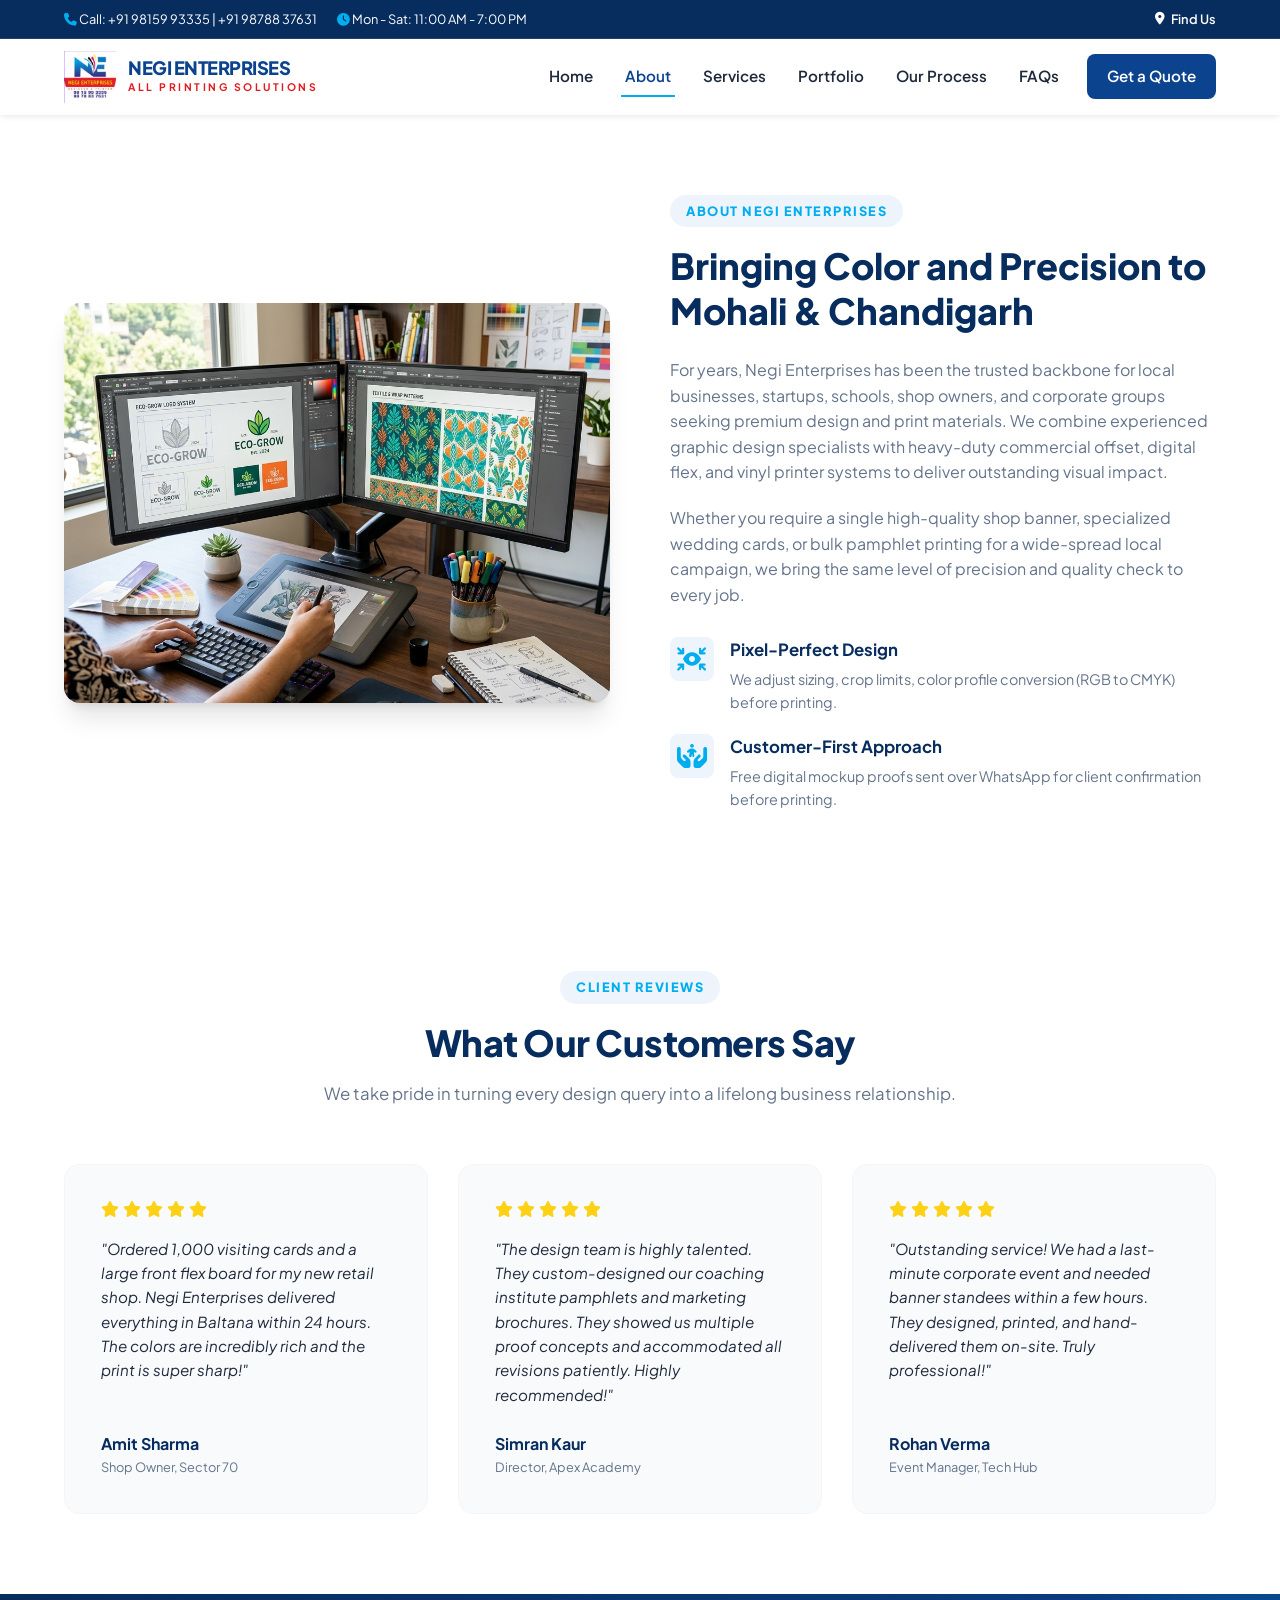
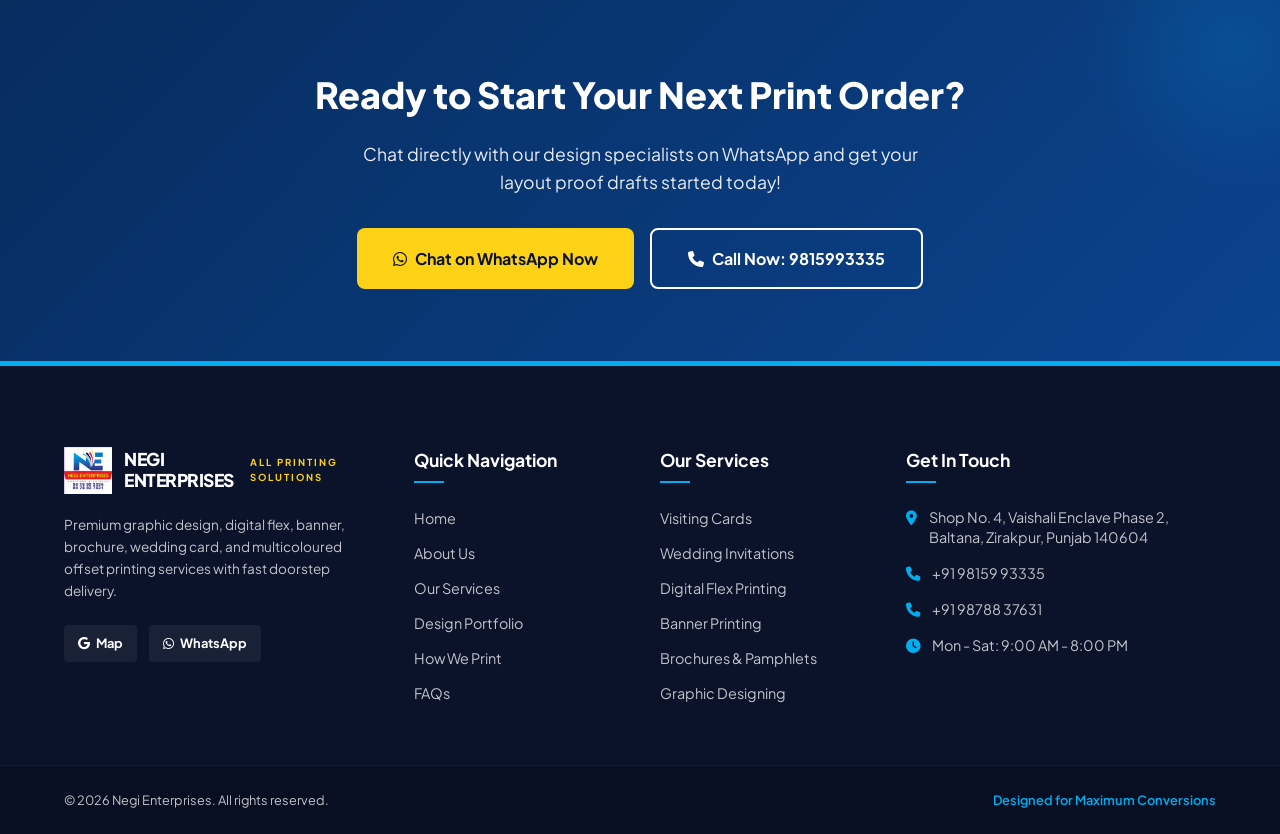
==== about.html @ f8b11614 "Add files via upload" ====
<!DOCTYPE html>
<html lang="en">
<head>
    <meta charset="UTF-8">
    <meta name="viewport" content="width=device-width, initial-scale=1.0">
    <title>About Us | Negi Enterprises</title>
    <link rel="icon" href="assets/logo.ico" type="image/x-icon">
    
    <!-- SEO Meta Tags -->
    <meta name="description" content="Learn about Negi Enterprises, the trusted destination for premium graphic design and quality printing services in Mohali, Chandigarh, and Zirakpur.">
    <meta name="keywords" content="about negi enterprises, printing services mohali, graphic designers chandigarh, printing shop zirakpur">
    <meta name="author" content="Negi Enterprises">

    <!-- Open Graph / Facebook -->
    <meta property="og:type" content="website">
    <meta property="og:title" content="About Us | Negi Enterprises">
    <meta property="og:description" content="Learn about Negi Enterprises, the trusted destination for premium graphic design and quality printing services in Mohali, Chandigarh, and Zirakpur.">
    <meta property="og:image" content="assets/logo.png">

    <!-- Google Fonts -->
    <link rel="preconnect" href="https://fonts.googleapis.com">
    <link rel="preconnect" href="https://fonts.gstatic.com" crossorigin>
    <link href="https://fonts.googleapis.com/css2?family=Plus+Jakarta+Sans:wght@300;400;500;600;700;800&display=swap" rel="stylesheet">
    
    <!-- Font Awesome Icons -->
    <link rel="stylesheet" href="https://cdnjs.cloudflare.com/ajax/libs/font-awesome/6.4.0/css/all.min.css">
    
    <!-- Custom CSS -->
    <link rel="stylesheet" href="index.css">
</head>
<body>

    <!-- Top Info Bar -->
    <div class="top-bar">
        <div class="container top-bar-content">
            <div class="top-info">
                <span><i class="fa-solid fa-phone"></i> Call: <a href="tel:+919815993335">+91 98159 93335</a> | <a href="tel:+919878837631">+91 98788 37631</a></span>
                <span><i class="fa-solid fa-clock"></i> Mon - Sat: 11:00 AM - 7:00 PM</span>
            </div>
            <div class="top-socials">
                <a href="https://maps.app.goo.gl/CUWKExjAv3d88imi9" target="_blank" aria-label="Find us on Google Maps"><i class="fa-solid fa-location-dot"></i> Find Us</a>
            </div>
        </div>
    </div>

    <!-- Header / Navbar -->
    <header class="header">
        <div class="container navbar">
            <a href="index.html" class="logo-area" aria-label="Negi Enterprises Home">
                <img src="assets/logo.png" alt="Negi Enterprises Logo" class="logo-img">
                <div class="logo-text">
                    <span class="brand-name">NEGI ENTERPRISES</span>
                    <span class="brand-tagline">ALL PRINTING SOLUTIONS</span>
                </div>
            </a>

            <button class="menu-toggle" id="menuToggle" aria-label="Toggle Navigation Menu">
                <i class="fa-solid fa-bars-staggered"></i>
            </button>

            <nav class="nav-links" id="navLinks">
                <a href="index.html" class="nav-item">Home</a>
                <a href="about.html" class="nav-item active">About</a>
                <a href="services.html" class="nav-item">Services</a>
                <a href="portfolio.html" class="nav-item">Portfolio</a>
                <a href="process.html" class="nav-item">Our Process</a>
                <a href="faqs.html" class="nav-item">FAQs</a>
                <a href="contact.html" class="nav-item nav-cta">Get a Quote</a>
            </nav>
        </div>
    </header>

    <!-- Mobile Sticky Floating CTAs -->
    <div class="mobile-sticky-ctas">
        <a href="tel:+919815993335" class="sticky-btn sticky-call" aria-label="Call Now">
            <i class="fa-solid fa-phone"></i> Call Now
        </a>
        <a href="https://wa.me/919815993335?text=Hello%20Negi%20Enterprises%2C%20I%20am%20interested%20in%20your%20printing%20and%20design%20services.%20Please%20guide%20me." target="_blank" class="sticky-btn sticky-whatsapp" aria-label="Inquire on WhatsApp">
            <i class="fa-brands fa-whatsapp"></i> WhatsApp Now
        </a>
    </div>

    <main>
        <!-- About Us Section -->
        <section id="about" class="about-section" style="padding-top: 80px;">
            <div class="container about-grid">
                <div class="about-visual">
                    <img src="assets/portfolio/graphic-design.png" alt="Negi Enterprises Designing workspace setup" class="about-img">
                </div>
                <div class="about-content">
                    <span class="sub-heading">About Negi Enterprises</span>
                    <h2>Bringing Color and Precision to Mohali & Chandigarh</h2>
                    <p>For years, Negi Enterprises has been the trusted backbone for local businesses, startups, schools, shop owners, and corporate groups seeking premium design and print materials. We combine experienced graphic design specialists with heavy-duty commercial offset, digital flex, and vinyl printer systems to deliver outstanding visual impact.</p>
                    
                    <p>Whether you require a single high-quality shop banner, specialized wedding cards, or bulk pamphlet printing for a wide-spread local campaign, we bring the same level of precision and quality check to every job.</p>
                    
                    <div class="about-features">
                        <div class="about-feat-item">
                            <i class="fa-solid fa-arrows-to-eye"></i>
                            <div>
                                <h4>Pixel-Perfect Design</h4>
                                <p>We adjust sizing, crop limits, color profile conversion (RGB to CMYK) before printing.</p>
                            </div>
                        </div>
                        <div class="about-feat-item">
                            <i class="fa-solid fa-hands-holding-child"></i>
                            <div>
                                <h4>Customer-First Approach</h4>
                                <p>Free digital mockup proofs sent over WhatsApp for client confirmation before printing.</p>
                            </div>
                        </div>
                    </div>
                </div>
            </div>
        </section>

        <!-- Testimonials Section -->
        <section class="testimonials-section">
            <div class="container">
                <div class="section-header text-center">
                    <span class="sub-heading">Client Reviews</span>
                    <h2>What Our Customers Say</h2>
                    <p class="section-description">We take pride in turning every design query into a lifelong business relationship.</p>
                </div>

                <div class="testimonials-grid">
                    <!-- Testimonial 1 -->
                    <div class="testimonial-card">
                        <div class="client-rating">
                            <i class="fa-solid fa-star"></i>
                            <i class="fa-solid fa-star"></i>
                            <i class="fa-solid fa-star"></i>
                            <i class="fa-solid fa-star"></i>
                            <i class="fa-solid fa-star"></i>
                        </div>
                        <p class="review-text">"Ordered 1,000 visiting cards and a large front flex board for my new retail shop. Negi Enterprises delivered everything in Baltana within 24 hours. The colors are incredibly rich and the print is super sharp!"</p>
                        <div class="client-meta">
                            <h4>Amit Sharma</h4>
                            <p>Shop Owner, Sector 70</p>
                        </div>
                    </div>

                    <!-- Testimonial 2 -->
                    <div class="testimonial-card">
                        <div class="client-rating">
                            <i class="fa-solid fa-star"></i>
                            <i class="fa-solid fa-star"></i>
                            <i class="fa-solid fa-star"></i>
                            <i class="fa-solid fa-star"></i>
                            <i class="fa-solid fa-star"></i>
                        </div>
                        <p class="review-text">"The design team is highly talented. They custom-designed our coaching institute pamphlets and marketing brochures. They showed us multiple proof concepts and accommodated all revisions patiently. Highly recommended!"</p>
                        <div class="client-meta">
                            <h4>Simran Kaur</h4>
                            <p>Director, Apex Academy</p>
                        </div>
                    </div>

                    <!-- Testimonial 3 -->
                    <div class="testimonial-card">
                        <div class="client-rating">
                            <i class="fa-solid fa-star"></i>
                            <i class="fa-solid fa-star"></i>
                            <i class="fa-solid fa-star"></i>
                            <i class="fa-solid fa-star"></i>
                            <i class="fa-solid fa-star"></i>
                        </div>
                        <p class="review-text">"Outstanding service! We had a last-minute corporate event and needed banner standees within a few hours. They designed, printed, and hand-delivered them on-site. Truly professional!"</p>
                        <div class="client-meta">
                            <h4>Rohan Verma</h4>
                            <p>Event Manager, Tech Hub</p>
                        </div>
                    </div>
                </div>
            </div>
        </section>

        <!-- Final CTA banner -->
        <section class="final-cta-section">
            <div class="container text-center">
                <h2>Ready to Start Your Next Print Order?</h2>
                <p>Chat directly with our design specialists on WhatsApp and get your layout proof drafts started today!</p>
                <div class="cta-actions">
                    <a href="https://wa.me/919815993335?text=Hello%20Negi%20Enterprises%2C%20I%20want%20to%20start%20a%20new%20printing%20order." target="_blank" class="btn btn-yellow btn-large">
                        <i class="fa-brands fa-whatsapp"></i> Chat on WhatsApp Now
                    </a>
                    <a href="tel:+919815993335" class="btn btn-outline-white btn-large">
                        <i class="fa-solid fa-phone"></i> Call Now: 9815993335
                    </a>
                </div>
            </div>
        </section>
    </main>

    <!-- Footer -->
    <footer class="footer">
        <div class="container footer-grid">
            <div class="footer-brand-col">
                <a href="index.html" class="logo-area">
                    <img src="assets/logo.png" alt="Negi Enterprises Logo" class="footer-logo">
                    <div class="footer-brand-name">NEGI ENTERPRISES</div>
                    <div class="footer-brand-tag">ALL PRINTING SOLUTIONS</div>
                </a>
                <p class="footer-desc">Premium graphic design, digital flex, banner, brochure, wedding card, and multicoloured offset printing services with fast doorstep delivery.</p>
                <div class="footer-social-links">
                    <a href="https://maps.app.goo.gl/CUWKExjAv3d88imi9" target="_blank" aria-label="Google Maps Business Location"><i class="fa-brands fa-google"></i> Map</a>
                    <a href="https://wa.me/919815993335" target="_blank" aria-label="WhatsApp Support Channel"><i class="fa-brands fa-whatsapp"></i> WhatsApp</a>
                </div>
            </div>

            <div class="footer-links-col">
                <h3>Quick Navigation</h3>
                <ul class="footer-links">
                    <li><a href="index.html">Home</a></li>
                    <li><a href="about.html">About Us</a></li>
                    <li><a href="services.html">Our Services</a></li>
                    <li><a href="portfolio.html">Design Portfolio</a></li>
                    <li><a href="process.html">How We Print</a></li>
                    <li><a href="faqs.html">FAQs</a></li>
                </ul>
            </div>

            <div class="footer-links-col">
                <h3>Our Services</h3>
                <ul class="footer-links">
                    <li><a href="services.html">Visiting Cards</a></li>
                    <li><a href="services.html">Wedding Invitations</a></li>
                    <li><a href="services.html">Digital Flex Printing</a></li>
                    <li><a href="services.html">Banner Printing</a></li>
                    <li><a href="services.html">Brochures & Pamphlets</a></li>
                    <li><a href="services.html">Graphic Designing</a></li>
                </ul>
            </div>

            <div class="footer-contact-col">
                <h3>Get In Touch</h3>
                <ul class="footer-contact-info">
                    <li><i class="fa-solid fa-location-dot"></i>Shop No. 4, Vaishali Enclave Phase 2, Baltana, Zirakpur, Punjab 140604</li>
                    <li><i class="fa-solid fa-phone"></i> +91 98159 93335</li>
                    <li><i class="fa-solid fa-phone"></i> +91 98788 37631</li>
                    <li><i class="fa-solid fa-clock"></i> Mon - Sat: 9:00 AM - 8:00 PM</li>
                </ul>
            </div>
        </div>

        <div class="footer-bottom">
            <div class="container footer-bottom-content">
                <p>&copy; 2026 Negi Enterprises. All rights reserved.</p>
                <p class="designed-by">Designed for Maximum Conversions</p>
            </div>
        </div>
    </footer>

    <!-- Custom JS -->
    <script src="index.js"></script>
</body>
</html>
---- index.css ----
/* --------------------------------------------------
   Negi Enterprises - Design System & Custom Stylesheet
   Designed for High Conversion & Premium Aesthetics
   -------------------------------------------------- */

/* 1. Variable System */
:root {
    /* Color Palette */
    --color-primary: #0b438e;       /* Deep Royal Blue (Trust & Offset Ink) */
    --color-primary-dark: #072c5e;
    --color-primary-light: #eef4fc;
    
    --color-accent-sky: #00aeef;    /* Cyan/Sky Blue (Modern Digital printing) */
    --color-accent-red: #e31b23;    /* Vivid Red (High Conversion CTAs) */
    --color-accent-yellow: #fcd116; /* Bright Yellow (Highlights/Star Ratings) */
    
    --color-text-dark: #1e293b;     /* Slate 800 */
    --color-text-muted: #64748b;    /* Slate 500 */
    --color-bg-light: #f8fafc;      /* Slate 50 */
    --color-bg-white: #ffffff;
    --color-bg-dark: #0b132b;       /* Dark Navy (Premium Contrast) */
    
    /* Layout & Spacing */
    --container-width: 1200px;
    --border-radius-sm: 8px;
    --border-radius-md: 16px;
    --border-radius-lg: 24px;
    --transition-smooth: all 0.3s cubic-bezier(0.4, 0, 0.2, 1);
    --shadow-sm: 0 4px 6px -1px rgb(0 0 0 / 0.05), 0 2px 4px -2px rgb(0 0 0 / 0.05);
    --shadow-md: 0 10px 15px -3px rgb(0 0 0 / 0.08), 0 4px 6px -4px rgb(0 0 0 / 0.08);
    --shadow-lg: 0 20px 25px -5px rgb(0 0 0 / 0.1), 0 8px 10px -6px rgb(0 0 0 / 0.1);
    
    /* Typography */
    --font-family: 'Plus Jakarta Sans', system-ui, -apple-system, sans-serif;
}

/* 2. Reset & Basics */
*, *::before, *::after {
    box-sizing: border-box;
    margin: 0;
    padding: 0;
}

html {
    scroll-behavior: smooth;
    font-size: 16px;
}

body {
    font-family: var(--font-family);
    background-color: var(--color-bg-light);
    color: var(--color-text-dark);
    line-height: 1.6;
    overflow-x: hidden;
    -webkit-font-smoothing: antialiased;
}

img {
    max-width: 100%;
    height: auto;
    display: block;
}

a {
    color: inherit;
    text-decoration: none;
}

button, input, select, textarea {
    font-family: inherit;
    font-size: inherit;
    color: inherit;
}

/* Utility Containers */
.container {
    width: 100%;
    max-width: var(--container-width);
    margin: 0 auto;
    padding: 0 24px;
}

.text-center { text-align: center; }

/* 3. Button Design System */
.btn {
    display: inline-flex;
    align-items: center;
    justify-content: center;
    gap: 8px;
    padding: 14px 28px;
    border-radius: var(--border-radius-sm);
    font-weight: 700;
    font-size: 0.95rem;
    cursor: pointer;
    transition: var(--transition-smooth);
    border: none;
    outline: none;
}

.btn-primary {
    background-color: var(--color-primary);
    color: var(--color-bg-white);
}

.btn-primary:hover {
    background-color: var(--color-primary-dark);
    transform: translateY(-2px);
    box-shadow: var(--shadow-md);
}

.btn-secondary {
    background-color: var(--color-primary-light);
    color: var(--color-primary);
}

.btn-secondary:hover {
    background-color: #e0ecfa;
    transform: translateY(-2px);
}

.btn-yellow {
    background-color: var(--color-accent-yellow);
    color: var(--color-bg-dark);
}

.btn-yellow:hover {
    background-color: #ebd105;
    transform: translateY(-2px);
    box-shadow: 0 10px 20px rgba(252, 209, 22, 0.3);
}

.btn-outline-white {
    background-color: transparent;
    color: var(--color-bg-white);
    border: 2px solid var(--color-bg-white);
}

.btn-outline-white:hover {
    background-color: var(--color-bg-white);
    color: var(--color-primary);
    transform: translateY(-2px);
}

.btn-block {
    width: 100%;
}

/* 4. Top Info Bar & Sticky Header */
.top-bar {
    background-color: var(--color-primary-dark);
    color: var(--color-bg-white);
    font-size: 0.8rem;
    padding: 8px 0;
    border-bottom: 1px solid rgba(255, 255, 255, 0.1);
}

.top-bar-content {
    display: flex;
    justify-content: space-between;
    align-items: center;
    flex-wrap: wrap;
    gap: 8px;
}

.top-info {
    display: flex;
    gap: 20px;
    flex-wrap: wrap;
}

.top-info i {
    color: var(--color-accent-sky);
}

.top-info a:hover {
    text-decoration: underline;
}

.top-socials a {
    display: inline-flex;
    align-items: center;
    gap: 6px;
    font-weight: 600;
}

.top-socials a:hover {
    color: var(--color-accent-sky);
}

/* Header & Navbar */
.header {
    background-color: rgba(255, 255, 255, 0.9);
    backdrop-filter: blur(12px);
    -webkit-backdrop-filter: blur(12px);
    position: sticky;
    top: 0;
    z-index: 100;
    box-shadow: var(--shadow-sm);
    transition: var(--transition-smooth);
}

.navbar {
    display: flex;
    justify-content: space-between;
    align-items: center;
    padding: 12px 24px;
}

.logo-area {
    display: flex;
    align-items: center;
    gap: 12px;
}

.logo-img {
    height: 52px;
    width: 52px;
    object-fit: contain;
}

.logo-text {
    display: flex;
    flex-direction: column;
}

.brand-name {
    font-size: 1.15rem;
    font-weight: 800;
    color: var(--color-primary);
    letter-spacing: -0.5px;
    line-height: 1.2;
}

.brand-tagline {
    font-size: 0.65rem;
    font-weight: 700;
    color: var(--color-accent-red);
    letter-spacing: 2.5px;
}

.menu-toggle {
    display: none;
    background: none;
    border: none;
    font-size: 1.5rem;
    color: var(--color-primary);
    cursor: pointer;
}

.nav-links {
    display: flex;
    align-items: center;
    gap: 24px;
}

.nav-item {
    font-size: 0.95rem;
    font-weight: 600;
    color: var(--color-text-dark);
    padding: 8px 4px;
    position: relative;
    transition: var(--transition-smooth);
}

.nav-item::after {
    content: '';
    position: absolute;
    bottom: 0;
    left: 0;
    width: 0;
    height: 2px;
    background-color: var(--color-accent-sky);
    transition: var(--transition-smooth);
}

.nav-item:hover, .nav-item.active {
    color: var(--color-primary);
}

.nav-item:hover::after, .nav-item.active::after {
    width: 100%;
}

.nav-cta {
    background-color: var(--color-primary);
    color: var(--color-bg-white);
    padding: 10px 20px;
    border-radius: var(--border-radius-sm);
}

.nav-cta:hover {
    background-color: var(--color-primary-dark);
    color: var(--color-bg-white);
}

.nav-cta::after {
    display: none;
}

/* 5. Mobile Sticky Bottom CTA Bar */
.mobile-sticky-ctas {
    display: none; /* Desktop hidden */
}

/* 6. Section Headers */
section {
    padding: 80px 0;
}

.section-header {
    margin-bottom: 56px;
    max-width: 650px;
    margin-left: auto;
    margin-right: auto;
}

.sub-heading {
    display: inline-block;
    font-size: 0.8rem;
    font-weight: 800;
    text-transform: uppercase;
    letter-spacing: 1.5px;
    color: var(--color-accent-sky);
    background-color: var(--color-primary-light);
    padding: 6px 16px;
    border-radius: 50px;
    margin-bottom: 16px;
}

.section-header h2 {
    font-size: 2.25rem;
    font-weight: 800;
    color: var(--color-primary-dark);
    line-height: 1.25;
    letter-spacing: -0.5px;
    margin-bottom: 16px;
}

.section-description {
    color: var(--color-text-muted);
    font-size: 1.05rem;
}

/* 7. Hero Section Design */
.hero-section {
    background: radial-gradient(circle at 100% 0%, rgba(0,174,239,0.08) 0%, rgba(255,255,255,0) 50%),
                radial-gradient(circle at 0% 100%, rgba(11,67,142,0.06) 0%, rgba(255,255,255,0) 60%);
    padding: 100px 0 80px;
}

.hero-grid {
    display: grid;
    grid-template-columns: 1.1fr 0.9fr;
    gap: 48px;
    align-items: center;
}

.promo-badge {
    display: inline-flex;
    align-items: center;
    gap: 8px;
    font-size: 0.85rem;
    font-weight: 700;
    color: var(--color-accent-red);
    background-color: rgba(227, 27, 35, 0.08);
    padding: 8px 18px;
    border-radius: 50px;
    margin-bottom: 24px;
}

.hero-content h1 {
    font-size: 3.5rem;
    font-weight: 800;
    color: var(--color-primary-dark);
    line-height: 1.15;
    letter-spacing: -1.5px;
    margin-bottom: 20px;
}

.highlight-text {
    background: linear-gradient(135deg, var(--color-primary) 30%, var(--color-accent-sky) 100%);
    -webkit-background-clip: text;
    -webkit-text-fill-color: transparent;
}

.hero-subtitle {
    font-size: 1.15rem;
    color: var(--color-text-muted);
    margin-bottom: 32px;
}

.hero-features-list {
    display: flex;
    flex-direction: column;
    gap: 12px;
    margin-bottom: 36px;
}

.h-feature-item {
    display: flex;
    align-items: center;
    gap: 10px;
    font-weight: 600;
    font-size: 0.95rem;
}

.h-feature-item i {
    color: var(--color-accent-sky);
}

.hero-actions {
    display: flex;
    gap: 16px;
    flex-wrap: wrap;
    margin-bottom: 40px;
}

.hero-trust {
    display: flex;
    align-items: center;
    gap: 16px;
    border-top: 1px solid #e2e8f0;
    padding-top: 24px;
}

.trust-stars {
    display: flex;
    gap: 4px;
    color: var(--color-accent-yellow);
}

.trust-text {
    font-size: 0.85rem;
    font-weight: 600;
    color: var(--color-text-muted);
}

/* Hero Visual & Mockups Stack */
.hero-visual {
    position: relative;
    display: flex;
    justify-content: center;
    align-items: center;
}

.visual-wrapper {
    position: relative;
    width: 100%;
    max-width: 450px;
}

.main-mockup {
    border-radius: var(--border-radius-md);
    overflow: hidden;
    box-shadow: var(--shadow-lg);
    border: 8px solid var(--color-bg-white);
    background-color: var(--color-bg-white);
    transition: var(--transition-smooth);
}

.main-mockup:hover {
    transform: translateY(-5px);
}

.hero-mockup-img {
    width: 100%;
    height: 380px;
    object-fit: cover;
    border-radius: var(--border-radius-sm);
}

.color-splash-badge {
    position: absolute;
    bottom: -15px;
    left: -20px;
    background-color: var(--color-bg-white);
    padding: 10px 16px;
    border-radius: var(--border-radius-sm);
    box-shadow: var(--shadow-md);
    display: flex;
    align-items: center;
    gap: 6px;
    font-weight: 700;
    font-size: 0.75rem;
}

.cmyk-dot {
    width: 10px;
    height: 10px;
    border-radius: 50%;
}

.cmyk-dot.cyan { background-color: #00aeef; }
.cmyk-dot.magenta { background-color: #ec008c; }
.cmyk-dot.yellow { background-color: #fff200; }
.cmyk-dot.black { background-color: #000000; }

.floating-stat-card {
    position: absolute;
    top: 20px;
    right: -25px;
    background-color: var(--color-primary-dark);
    color: var(--color-bg-white);
    padding: 14px 20px;
    border-radius: var(--border-radius-sm);
    box-shadow: var(--shadow-md);
    display: flex;
    align-items: center;
    gap: 12px;
}

.floating-stat-card i {
    color: var(--color-accent-yellow);
    font-size: 1.5rem;
}

.floating-stat-card h4 {
    font-size: 1.1rem;
    font-weight: 800;
    line-height: 1.1;
}

.floating-stat-card p {
    font-size: 0.7rem;
    opacity: 0.8;
}

/* 8. Trust Benefits Grid */
.trust-section {
    background-color: var(--color-bg-white);
    border-top: 1px solid #edf2f7;
    border-bottom: 1px solid #edf2f7;
}

.features-grid {
    display: grid;
    grid-template-columns: repeat(auto-fit, minmax(250px, 1fr));
    gap: 24px;
}

.feature-card {
    background-color: var(--color-bg-light);
    padding: 36px 28px;
    border-radius: var(--border-radius-md);
    transition: var(--transition-smooth);
    border: 1px solid rgba(0, 0, 0, 0.02);
}

.feature-card:hover {
    transform: translateY(-8px);
    background-color: var(--color-bg-white);
    box-shadow: var(--shadow-lg);
    border-color: rgba(11, 67, 142, 0.08);
}

.feature-icon-wrapper {
    width: 60px;
    height: 60px;
    border-radius: var(--border-radius-sm);
    background: linear-gradient(135deg, var(--color-primary) 0%, var(--color-accent-sky) 100%);
    color: var(--color-bg-white);
    display: flex;
    align-items: center;
    justify-content: center;
    font-size: 1.5rem;
    margin-bottom: 24px;
}

.feature-card h3 {
    font-size: 1.25rem;
    font-weight: 700;
    color: var(--color-primary-dark);
    margin-bottom: 12px;
}

.feature-card p {
    color: var(--color-text-muted);
    font-size: 0.95rem;
}

/* 9. Services Grid Section */
.services-section {
    background-color: var(--color-bg-light);
}

.services-grid {
    display: grid;
    grid-template-columns: repeat(auto-fit, minmax(280px, 1fr));
    gap: 32px;
}

.service-card {
    background-color: var(--color-bg-white);
    border-radius: var(--border-radius-md);
    overflow: hidden;
    box-shadow: var(--shadow-sm);
    transition: var(--transition-smooth);
    display: flex;
    flex-direction: column;
}

.service-card:hover {
    transform: translateY(-8px);
    box-shadow: var(--shadow-lg);
}

.service-card-image {
    height: 200px;
    overflow: hidden;
    position: relative;
}

.service-card-image img {
    width: 100%;
    height: 100%;
    object-fit: cover;
    transition: var(--transition-smooth);
}

.service-card:hover .service-card-image img {
    transform: scale(1.08);
}

.service-card-body {
    padding: 24px;
    display: flex;
    flex-direction: column;
    flex-grow: 1;
}

.service-category {
    font-size: 0.75rem;
    font-weight: 700;
    text-transform: uppercase;
    color: var(--color-accent-sky);
    margin-bottom: 8px;
}

.service-card h3 {
    font-size: 1.25rem;
    font-weight: 700;
    color: var(--color-primary-dark);
    margin-bottom: 12px;
}

.service-card p {
    color: var(--color-text-muted);
    font-size: 0.9rem;
    margin-bottom: 20px;
    flex-grow: 1;
}

.service-link {
    display: inline-flex;
    align-items: center;
    gap: 8px;
    font-weight: 700;
    color: var(--color-primary);
    transition: var(--transition-smooth);
    align-self: flex-start;
}

.service-link i {
    font-size: 0.85rem;
    transition: var(--transition-smooth);
}

.service-link:hover {
    color: var(--color-accent-sky);
}

.service-link:hover i {
    transform: translateX(4px);
}

/* 10. About Us section */
.about-section {
    background-color: var(--color-bg-white);
}

.about-grid {
    display: grid;
    grid-template-columns: 1fr 1fr;
    gap: 60px;
    align-items: center;
}

.about-visual {
    border-radius: var(--border-radius-md);
    overflow: hidden;
    box-shadow: var(--shadow-lg);
}

.about-img {
    width: 100%;
    height: 400px;
    object-fit: cover;
}

.about-content h2 {
    font-size: 2.25rem;
    font-weight: 800;
    color: var(--color-primary-dark);
    line-height: 1.25;
    margin-bottom: 24px;
}

.about-content p {
    color: var(--color-text-muted);
    margin-bottom: 20px;
}

.about-features {
    display: flex;
    flex-direction: column;
    gap: 20px;
    margin-top: 30px;
}

.about-feat-item {
    display: flex;
    gap: 16px;
}

.about-feat-item i {
    font-size: 1.5rem;
    color: var(--color-accent-sky);
    width: 44px;
    height: 44px;
    border-radius: var(--border-radius-sm);
    background-color: var(--color-primary-light);
    display: flex;
    align-items: center;
    justify-content: center;
    flex-shrink: 0;
}

.about-feat-item h4 {
    font-size: 1.05rem;
    font-weight: 700;
    color: var(--color-primary-dark);
    margin-bottom: 4px;
}

.about-feat-item p {
    font-size: 0.9rem;
    color: var(--color-text-muted);
    margin-bottom: 0;
}

/* 11. Portfolio Filter Gallery */
.portfolio-filters {
    display: flex;
    justify-content: center;
    flex-wrap: wrap;
    gap: 12px;
    margin-bottom: 40px;
}

.filter-btn {
    background-color: var(--color-bg-white);
    color: var(--color-text-dark);
    padding: 10px 20px;
    border-radius: 50px;
    font-size: 0.9rem;
    font-weight: 600;
    cursor: pointer;
    transition: var(--transition-smooth);
    border: 1px solid #e2e8f0;
}

.filter-btn:hover, .filter-btn.active {
    background-color: var(--color-primary);
    color: var(--color-bg-white);
    border-color: var(--color-primary);
    box-shadow: 0 4px 10px rgba(11, 67, 142, 0.2);
}

.portfolio-grid {
    display: grid;
    grid-template-columns: repeat(auto-fill, minmax(320px, 1fr));
    gap: 24px;
}

.portfolio-item {
    display: none; /* Controlled via JS showing classes */
}

.portfolio-item.show {
    display: block;
    animation: fadeInUp 0.4s ease forwards;
}

.portfolio-card {
    position: relative;
    border-radius: var(--border-radius-md);
    overflow: hidden;
    box-shadow: var(--shadow-sm);
    height: 260px;
    background-color: var(--color-bg-white);
}

.portfolio-card img {
    width: 100%;
    height: 100%;
    object-fit: cover;
    transition: var(--transition-smooth);
}

.portfolio-hover {
    position: absolute;
    top: 0;
    left: 0;
    width: 100%;
    height: 100%;
    background: linear-gradient(to top, rgba(7, 44, 94, 0.95) 0%, rgba(11, 67, 142, 0.8) 100%);
    opacity: 0;
    display: flex;
    flex-direction: column;
    justify-content: center;
    padding: 30px;
    color: var(--color-bg-white);
    transition: var(--transition-smooth);
}

.portfolio-card:hover img {
    transform: scale(1.05);
}

.portfolio-card:hover .portfolio-hover {
    opacity: 1;
}

.portfolio-hover h3 {
    font-size: 1.25rem;
    font-weight: 700;
    margin-bottom: 8px;
    transform: translateY(15px);
    transition: var(--transition-smooth);
}

.portfolio-hover p {
    font-size: 0.85rem;
    opacity: 0.8;
    margin-bottom: 24px;
    transform: translateY(15px);
    transition: var(--transition-smooth);
    transition-delay: 0.05s;
}

.portfolio-cta {
    align-self: flex-start;
    background-color: var(--color-accent-sky);
    color: var(--color-bg-white);
    padding: 10px 18px;
    border-radius: var(--border-radius-sm);
    font-size: 0.85rem;
    font-weight: 700;
    display: inline-flex;
    align-items: center;
    gap: 8px;
    transform: translateY(15px);
    transition: var(--transition-smooth);
    transition-delay: 0.1s;
}

.portfolio-cta:hover {
    background-color: var(--color-bg-white);
    color: var(--color-primary);
}

.portfolio-card:hover h3,
.portfolio-card:hover p,
.portfolio-card:hover .portfolio-cta {
    transform: translateY(0);
}

/* 12. Process Steps Section */
.process-section {
    background-color: var(--color-bg-light);
}

.process-grid {
    display: grid;
    grid-template-columns: repeat(auto-fit, minmax(200px, 1fr));
    gap: 20px;
    position: relative;
}

.process-step {
    background-color: var(--color-bg-white);
    padding: 32px 24px;
    border-radius: var(--border-radius-md);
    position: relative;
    box-shadow: var(--shadow-sm);
    transition: var(--transition-smooth);
}

.process-step:hover {
    transform: translateY(-5px);
    box-shadow: var(--shadow-md);
}

.step-number {
    font-size: 2.5rem;
    font-weight: 800;
    color: rgba(0, 174, 239, 0.15);
    line-height: 1;
    margin-bottom: 16px;
    transition: var(--transition-smooth);
}

.process-step:hover .step-number {
    color: var(--color-accent-sky);
    transform: scale(1.1);
}

.process-step h3 {
    font-size: 1.15rem;
    font-weight: 700;
    color: var(--color-primary-dark);
    margin-bottom: 10px;
}

.process-step p {
    font-size: 0.85rem;
    color: var(--color-text-muted);
}

/* 13. Testimonials Grid */
.testimonials-section {
    background-color: var(--color-bg-white);
}

.testimonials-grid {
    display: grid;
    grid-template-columns: repeat(auto-fit, minmax(300px, 1fr));
    gap: 30px;
}

.testimonial-card {
    background-color: var(--color-bg-light);
    padding: 36px;
    border-radius: var(--border-radius-md);
    border: 1px solid rgba(0,0,0,0.02);
    display: flex;
    flex-direction: column;
}

.client-rating {
    color: var(--color-accent-yellow);
    margin-bottom: 20px;
    display: flex;
    gap: 4px;
}

.review-text {
    font-style: italic;
    color: var(--color-text-dark);
    font-size: 0.95rem;
    margin-bottom: 24px;
    flex-grow: 1;
}

.client-meta h4 {
    font-size: 1rem;
    font-weight: 700;
    color: var(--color-primary-dark);
}

.client-meta p {
    font-size: 0.8rem;
    color: var(--color-text-muted);
}

/* 14. FAQs Accordion */
.faq-section {
    background-color: var(--color-bg-light);
}

.faq-accordion {
    max-width: 750px;
    margin: 0 auto;
    display: flex;
    flex-direction: column;
    gap: 16px;
}

.faq-item {
    background-color: var(--color-bg-white);
    border-radius: var(--border-radius-sm);
    box-shadow: var(--shadow-sm);
    overflow: hidden;
    border: 1px solid #edf2f7;
    transition: var(--transition-smooth);
}

.faq-question {
    width: 100%;
    display: flex;
    justify-content: space-between;
    align-items: center;
    padding: 20px 24px;
    background: none;
    border: none;
    text-align: left;
    font-weight: 700;
    font-size: 1.05rem;
    color: var(--color-primary-dark);
    cursor: pointer;
    transition: var(--transition-smooth);
}

.faq-question:hover {
    color: var(--color-accent-sky);
}

.faq-icon {
    transition: var(--transition-smooth);
}

.faq-item.active {
    border-color: var(--color-primary-light);
    box-shadow: var(--shadow-md);
}

.faq-item.active .faq-icon {
    transform: rotate(180deg);
    color: var(--color-accent-sky);
}

.faq-answer {
    max-height: 0;
    overflow: hidden;
    transition: max-height 0.3s ease-out;
}

.faq-answer p {
    padding: 0 24px 24px;
    color: var(--color-text-muted);
    font-size: 0.95rem;
}

/* 15. Contact Section & Map Panel */
.contact-section {
    background-color: var(--color-bg-white);
    border-bottom: 1px solid #edf2f7;
}

.contact-grid {
    display: grid;
    grid-template-columns: 1fr 1.1fr;
    gap: 60px;
    align-items: start;
}

.contact-info-panel h2 {
    font-size: 2.25rem;
    font-weight: 800;
    color: var(--color-primary-dark);
    margin-bottom: 16px;
}

.contact-info-panel > p {
    color: var(--color-text-muted);
    margin-bottom: 36px;
}

.contact-details-list {
    display: flex;
    flex-direction: column;
    gap: 24px;
    margin-bottom: 32px;
}

.c-info-item {
    display: flex;
    gap: 16px;
}

.c-icon {
    width: 44px;
    height: 44px;
    border-radius: var(--border-radius-sm);
    background-color: var(--color-primary-light);
    color: var(--color-primary);
    display: flex;
    align-items: center;
    justify-content: center;
    font-size: 1.2rem;
    flex-shrink: 0;
}

.c-info-item h4 {
    font-size: 1rem;
    font-weight: 700;
    color: var(--color-primary-dark);
    margin-bottom: 4px;
}

.c-info-item p {
    font-size: 0.95rem;
    color: var(--color-text-muted);
}

.c-info-item a:hover {
    color: var(--color-primary);
    text-decoration: underline;
}

.maps-hint {
    margin-top: 4px;
}

.maps-hint a {
    color: var(--color-accent-sky);
    font-weight: 700;
    font-size: 0.85rem;
}

.map-embed-wrapper {
    overflow: hidden;
    border-radius: var(--border-radius-md);
    box-shadow: var(--shadow-md);
    border: 4px solid var(--color-bg-light);
}

/* Contact Form Panel */
.contact-form-panel {
    background-color: var(--color-bg-light);
    padding: 40px;
    border-radius: var(--border-radius-md);
    box-shadow: var(--shadow-sm);
    border: 1px solid rgba(0,0,0,0.02);
}

.contact-form-panel h3 {
    font-size: 1.5rem;
    font-weight: 800;
    color: var(--color-primary-dark);
    margin-bottom: 8px;
}

.form-sub {
    font-size: 0.9rem;
    color: var(--color-text-muted);
    margin-bottom: 28px;
}

.quote-form {
    display: flex;
    flex-direction: column;
    gap: 20px;
}

.form-group {
    display: flex;
    flex-direction: column;
    gap: 8px;
}

.form-group label {
    font-size: 0.85rem;
    font-weight: 700;
    color: var(--color-text-dark);
}

.form-group label .required {
    color: var(--color-accent-red);
}

.form-group input,
.form-group select,
.form-group textarea {
    padding: 12px 16px;
    border-radius: var(--border-radius-sm);
    border: 1.5px solid #cbd5e1;
    background-color: var(--color-bg-white);
    outline: none;
    font-size: 0.95rem;
    transition: var(--transition-smooth);
}

.form-group input:focus,
.form-group select:focus,
.form-group textarea:focus {
    border-color: var(--color-primary);
    box-shadow: 0 0 0 3px rgba(11, 67, 142, 0.1);
}

/* 16. Final CTA Section Banner */
.final-cta-section {
    background: linear-gradient(135deg, var(--color-primary-dark) 0%, var(--color-primary) 100%);
    color: var(--color-bg-white);
    padding: 72px 0;
    position: relative;
    overflow: hidden;
}

.final-cta-section::before {
    content: '';
    position: absolute;
    width: 300px;
    height: 300px;
    border-radius: 50%;
    background: radial-gradient(circle, rgba(0,174,239,0.15) 0%, rgba(255,255,255,0) 70%);
    top: -100px;
    right: -100px;
}

.final-cta-section h2 {
    font-size: 2.25rem;
    font-weight: 800;
    margin-bottom: 16px;
}

.final-cta-section p {
    font-size: 1.1rem;
    opacity: 0.9;
    max-width: 600px;
    margin: 0 auto 32px;
}

.cta-actions {
    display: flex;
    justify-content: center;
    gap: 16px;
    flex-wrap: wrap;
}

.btn-large {
    padding: 16px 36px;
    font-size: 1rem;
}

/* 17. Footer Column layout */
.footer {
    background-color: var(--color-bg-dark);
    color: rgba(255, 255, 255, 0.75);
    padding: 80px 0 0;
    font-size: 0.9rem;
    border-top: 5px solid var(--color-accent-sky);
}

.footer-grid {
    display: grid;
    grid-template-columns: 1.2fr 0.8fr 0.8fr 1.2fr;
    gap: 40px;
    margin-bottom: 60px;
}

.footer h3 {
    color: var(--color-bg-white);
    font-size: 1.1rem;
    font-weight: 700;
    margin-bottom: 24px;
    position: relative;
    padding-bottom: 8px;
}

.footer h3::after {
    content: '';
    position: absolute;
    bottom: 0;
    left: 0;
    width: 30px;
    height: 2px;
    background-color: var(--color-accent-sky);
}

.footer-brand-col .logo-area {
    margin-bottom: 20px;
}

.footer-logo {
    height: 48px;
    width: 48px;
    object-fit: contain;
}

.footer-brand-name {
    font-size: 1.1rem;
    font-weight: 800;
    color: var(--color-bg-white);
    letter-spacing: -0.5px;
    line-height: 1.2;
}

.footer-brand-tag {
    font-size: 0.6rem;
    font-weight: 700;
    color: var(--color-accent-yellow);
    letter-spacing: 2px;
}

.footer-desc {
    font-size: 0.85rem;
    line-height: 1.6;
    margin-bottom: 24px;
}

.footer-social-links {
    display: flex;
    gap: 12px;
}

.footer-social-links a {
    display: inline-flex;
    align-items: center;
    gap: 6px;
    background-color: rgba(255,255,255,0.06);
    color: var(--color-bg-white);
    padding: 8px 14px;
    border-radius: 4px;
    font-size: 0.8rem;
    font-weight: 700;
    transition: var(--transition-smooth);
}

.footer-social-links a:hover {
    background-color: var(--color-accent-sky);
    transform: translateY(-2px);
}

.footer-links {
    list-style: none;
    display: flex;
    flex-direction: column;
    gap: 12px;
}

.footer-links a {
    transition: var(--transition-smooth);
}

.footer-links a:hover {
    color: var(--color-accent-sky);
    padding-left: 4px;
}

.footer-contact-info {
    list-style: none;
    display: flex;
    flex-direction: column;
    gap: 16px;
}

.footer-contact-info li {
    display: flex;
    gap: 12px;
    line-height: 1.4;
}

.footer-contact-info i {
    color: var(--color-accent-sky);
    margin-top: 4px;
}

.footer-bottom {
    background-color: rgba(0, 0, 0, 0.2);
    padding: 24px 0;
    border-top: 1px solid rgba(255,255,255,0.05);
    font-size: 0.8rem;
}

.footer-bottom-content {
    display: flex;
    justify-content: space-between;
    align-items: center;
    flex-wrap: wrap;
    gap: 12px;
}

.designed-by {
    color: var(--color-accent-sky);
    font-weight: 600;
}

/* 18. Inquiry Success Modal Styling */
.modal-backdrop {
    position: fixed;
    top: 0;
    left: 0;
    width: 100vw;
    height: 100vh;
    background-color: rgba(11, 19, 43, 0.85);
    z-index: 1000;
    display: flex;
    align-items: center;
    justify-content: center;
    padding: 24px;
    opacity: 0;
    pointer-events: none;
    transition: var(--transition-smooth);
}

.modal-backdrop.open {
    opacity: 1;
    pointer-events: auto;
}

.modal-card {
    background-color: var(--color-bg-white);
    padding: 40px;
    border-radius: var(--border-radius-lg);
    box-shadow: var(--shadow-lg);
    max-width: 480px;
    width: 100%;
    text-align: center;
    transform: translateY(20px);
    transition: var(--transition-smooth);
}

.modal-backdrop.open .modal-card {
    transform: translateY(0);
}

.modal-icon {
    width: 72px;
    height: 72px;
    border-radius: 50%;
    background-color: #ecfdf5;
    color: #10b981;
    font-size: 2.5rem;
    display: flex;
    align-items: center;
    justify-content: center;
    margin: 0 auto 24px;
}

.modal-card h2 {
    font-size: 1.5rem;
    font-weight: 800;
    color: var(--color-primary-dark);
    margin-bottom: 12px;
}

.modal-card p {
    color: var(--color-text-muted);
    font-size: 0.95rem;
    line-height: 1.5;
    margin-bottom: 16px;
}

.modal-redirect-hint {
    background-color: var(--color-primary-light);
    color: var(--color-primary-dark);
    padding: 12px 16px;
    border-radius: var(--border-radius-sm);
    font-size: 0.85rem !important;
    font-weight: 600;
}

.modal-actions {
    display: flex;
    flex-direction: column;
    gap: 12px;
    margin-top: 24px;
}

.btn-whatsapp-modal {
    background-color: #25d366;
    color: var(--color-bg-white);
    padding: 14px 24px;
    border-radius: var(--border-radius-sm);
    font-weight: 700;
    border: none;
    cursor: pointer;
    font-size: 0.95rem;
    transition: var(--transition-smooth);
    display: flex;
    align-items: center;
    justify-content: center;
    gap: 8px;
}

.btn-whatsapp-modal:hover {
    background-color: #1ebe5d;
    transform: translateY(-2px);
    box-shadow: 0 8px 16px rgba(37, 211, 102, 0.25);
}

.btn-close-modal {
    background: none;
    border: none;
    color: var(--color-text-muted);
    font-weight: 600;
    cursor: pointer;
    font-size: 0.9rem;
    padding: 8px;
    transition: var(--transition-smooth);
}

.btn-close-modal:hover {
    color: var(--color-text-dark);
}

/* 19. Custom Keyframe Animations */
@keyframes fadeInUp {
    from {
        opacity: 0;
        transform: translateY(20px);
    }
    to {
        opacity: 1;
        transform: translateY(0);
    }
}

.pulse {
    animation: ctaPulse 2s infinite;
}

@keyframes ctaPulse {
    0% {
        box-shadow: 0 0 0 0 rgba(11, 67, 142, 0.4);
    }
    70% {
        box-shadow: 0 0 0 12px rgba(11, 67, 142, 0);
    }
    100% {
        box-shadow: 0 0 0 0 rgba(11, 67, 142, 0);
    }
}
/* 19. Partners Section */
.partners-section {
    background-color: var(--color-bg-white);
    padding: 50px 0;
    border-bottom: 1px solid #edf2f7;
}

.partners-title h3 {
    font-size: 1rem;
    font-weight: 700;
    color: var(--color-text-muted);
    text-transform: uppercase;
    letter-spacing: 1.5px;
    margin-bottom: 30px;
}

.partners-grid {
    display: flex;
    justify-content: center;
    align-items: center;
    flex-wrap: wrap;
    gap: 48px;
}

.partner-logo-item {
    display: flex;
    align-items: center;
    justify-content: center;
    max-width: 220px;
    height: 90px;
    filter: grayscale(100%);
    opacity: 0.65;
    transition: var(--transition-smooth);
}

.partner-logo-item:hover {
    filter: grayscale(0%);
    opacity: 1;
    transform: scale(1.05);
}

.partner-logo-item img {
    max-width: 100%;
    max-height: 100%;
    object-fit: contain;
}

@media (max-width: 767px) {
    .partner-logo-item {
        max-width: 140px;
        height: 60px;
    }
    .partners-grid {
        gap: 28px;
    }
}


.partners-instructions {
    margin-top: 36px;
    font-size: 0.8rem;
    color: var(--color-text-muted);
}

.edit-hint {
    display: inline-block;
    background-color: var(--color-bg-light);
    padding: 8px 18px;
    border-radius: 6px;
    border: 1px dashed #cbd5e1;
}

.edit-hint code {
    background-color: #e2e8f0;
    padding: 2px 6px;
    border-radius: 3px;
    font-family: monospace;
    font-weight: 600;
}


/* --------------------------------------------------
   20. Responsive Layout Media Queries (Mobile First)
   -------------------------------------------------- */

@media (max-width: 1023px) {
    /* Header/Navigation mobile adjustment */
    .menu-toggle {
        display: block;
    }
    
    .nav-links {
        position: absolute;
        top: 100%;
        left: 0;
        width: 100%;
        background-color: var(--color-bg-white);
        flex-direction: column;
        gap: 0;
        padding: 16px 0;
        box-shadow: var(--shadow-md);
        border-top: 1px solid #edf2f7;
        opacity: 0;
        transform: translateY(-10px);
        pointer-events: none;
        transition: var(--transition-smooth);
    }
    
    .nav-links.open {
        opacity: 1;
        transform: translateY(0);
        pointer-events: auto;
    }
    
    .nav-item {
        width: 100%;
        text-align: center;
        padding: 14px 0;
        border-bottom: 1px solid rgba(0,0,0,0.02);
    }
    
    .nav-item::after {
        display: none;
    }
    
    .nav-cta {
        width: 80%;
        margin: 12px auto 0;
    }

    /* Grid adaptation for general pages */
    .hero-grid,
    .about-grid,
    .contact-grid {
        grid-template-columns: 1fr;
        gap: 40px;
    }

    .hero-visual {
        order: -1; /* visual on top for tablet/mobile */
        margin-bottom: 12px;
    }

    .footer-grid {
        grid-template-columns: 1.5fr 1fr;
        gap: 32px;
    }
}

@media (max-width: 767px) {
    /* Main mobile spacing & layout */
    section {
        padding: 50px 0;
    }
    
    .container {
        padding: 0 16px; /* Reduced padding to maximize screen real estate */
    }
    
    .section-header {
        margin-bottom: 36px;
    }
    
    .section-header h2 {
        font-size: 1.75rem;
    }
    
    .hero-content {
        text-align: center;
    }
    
    .hero-content h1 {
        font-size: 2.25rem;
        letter-spacing: -0.5px;
        line-height: 1.2;
    }
    
    .hero-subtitle {
        font-size: 0.95rem;
        margin-bottom: 24px;
    }

    .hero-features-list {
        align-items: center;
        gap: 10px;
        margin-bottom: 28px;
    }
    
    .hero-actions {
        justify-content: center;
        gap: 12px;
    }

    .hero-actions .btn {
        width: 100%; /* Full-width CTAs on mobile for thumb-friendly clicks */
    }

    .hero-trust {
        flex-direction: column;
        gap: 8px;
        text-align: center;
        padding-top: 18px;
    }

    /* Mobile Sticky Bottom CTA display */
    .mobile-sticky-ctas {
        display: flex;
        position: fixed;
        bottom: 0;
        left: 0;
        width: 100%;
        z-index: 99;
        box-shadow: 0 -4px 10px rgba(0,0,0,0.08);
    }
    
    .sticky-btn {
        flex: 1;
        display: inline-flex;
        align-items: center;
        justify-content: center;
        gap: 8px;
        padding: 16px 8px;
        font-size: 0.9rem;
        font-weight: 800;
        color: var(--color-bg-white);
        text-align: center;
    }
    
    .sticky-call {
        background-color: var(--color-primary-dark);
    }
    
    .sticky-whatsapp {
        background-color: #25d366;
    }
    
    /* Offset body height to prevent content occlusion by sticky ctas */
    body {
        padding-bottom: 56px; 
    }
    
    .top-bar {
        display: none; /* Hide top bar on mobile to save vertical viewport */
    }

    .footer-grid {
        grid-template-columns: 1fr;
        gap: 36px;
    }

    .contact-form-panel {
        padding: 24px 16px;
    }
    
    /* Absolute badge bounding limits to prevent horizontal scrolling */
    .hero-visual {
        max-width: 100%;
        overflow: hidden;
        padding: 10px 0;
    }
    
    .floating-stat-card {
        right: 10px;
        top: 10px;
        padding: 8px 12px;
        transform: scale(0.9);
    }

    .color-splash-badge {
        left: 10px;
        bottom: -5px;
        padding: 6px 10px;
        transform: scale(0.9);
    }

    /* Mobile-first Portfolio Card layout (No Hover dependence) */
    .portfolio-grid {
        grid-template-columns: repeat(auto-fit, minmax(280px, 1fr));
        gap: 20px;
    }

    .portfolio-card {
        height: auto;
        display: flex;
        flex-direction: column;
        box-shadow: var(--shadow-md);
    }

    .portfolio-card img {
        height: 200px;
        width: 100%;
        object-fit: cover;
    }

    .portfolio-hover {
        position: relative;
        opacity: 1;
        background: linear-gradient(to top, rgba(7, 44, 94, 0.98) 0%, rgba(11, 67, 142, 0.95) 100%);
        padding: 20px;
        display: flex;
        flex-direction: column;
        justify-content: flex-start;
        align-items: stretch;
        height: auto;
    }

    .portfolio-hover h3 {
        font-size: 1.15rem;
        margin-bottom: 6px;
        transform: translateY(0);
    }

    .portfolio-hover p {
        font-size: 0.8rem;
        margin-bottom: 16px;
        transform: translateY(0);
        opacity: 0.9;
    }

    .portfolio-cta {
        transform: translateY(0);
        align-self: stretch;
        justify-content: center;
        padding: 12px;
    }

    /* Process section mobile flow */
    .process-grid {
        grid-template-columns: 1fr;
        gap: 16px;
    }
    
    .process-step {
        padding: 24px;
    }
}

@media (max-width: 480px) {
    /* Extreme small screen tuning */
    .hero-content h1 {
        font-size: 1.85rem;
    }
    
    .brand-name {
        font-size: 1rem;
    }

    .logo-img {
        height: 40px;
        width: 40px;
    }

    .section-header h2 {
        font-size: 1.5rem;
    }

    .testimonial-card {
        padding: 24px 16px;
    }
    
    .modal-card {
        padding: 24px 16px;
    }
}
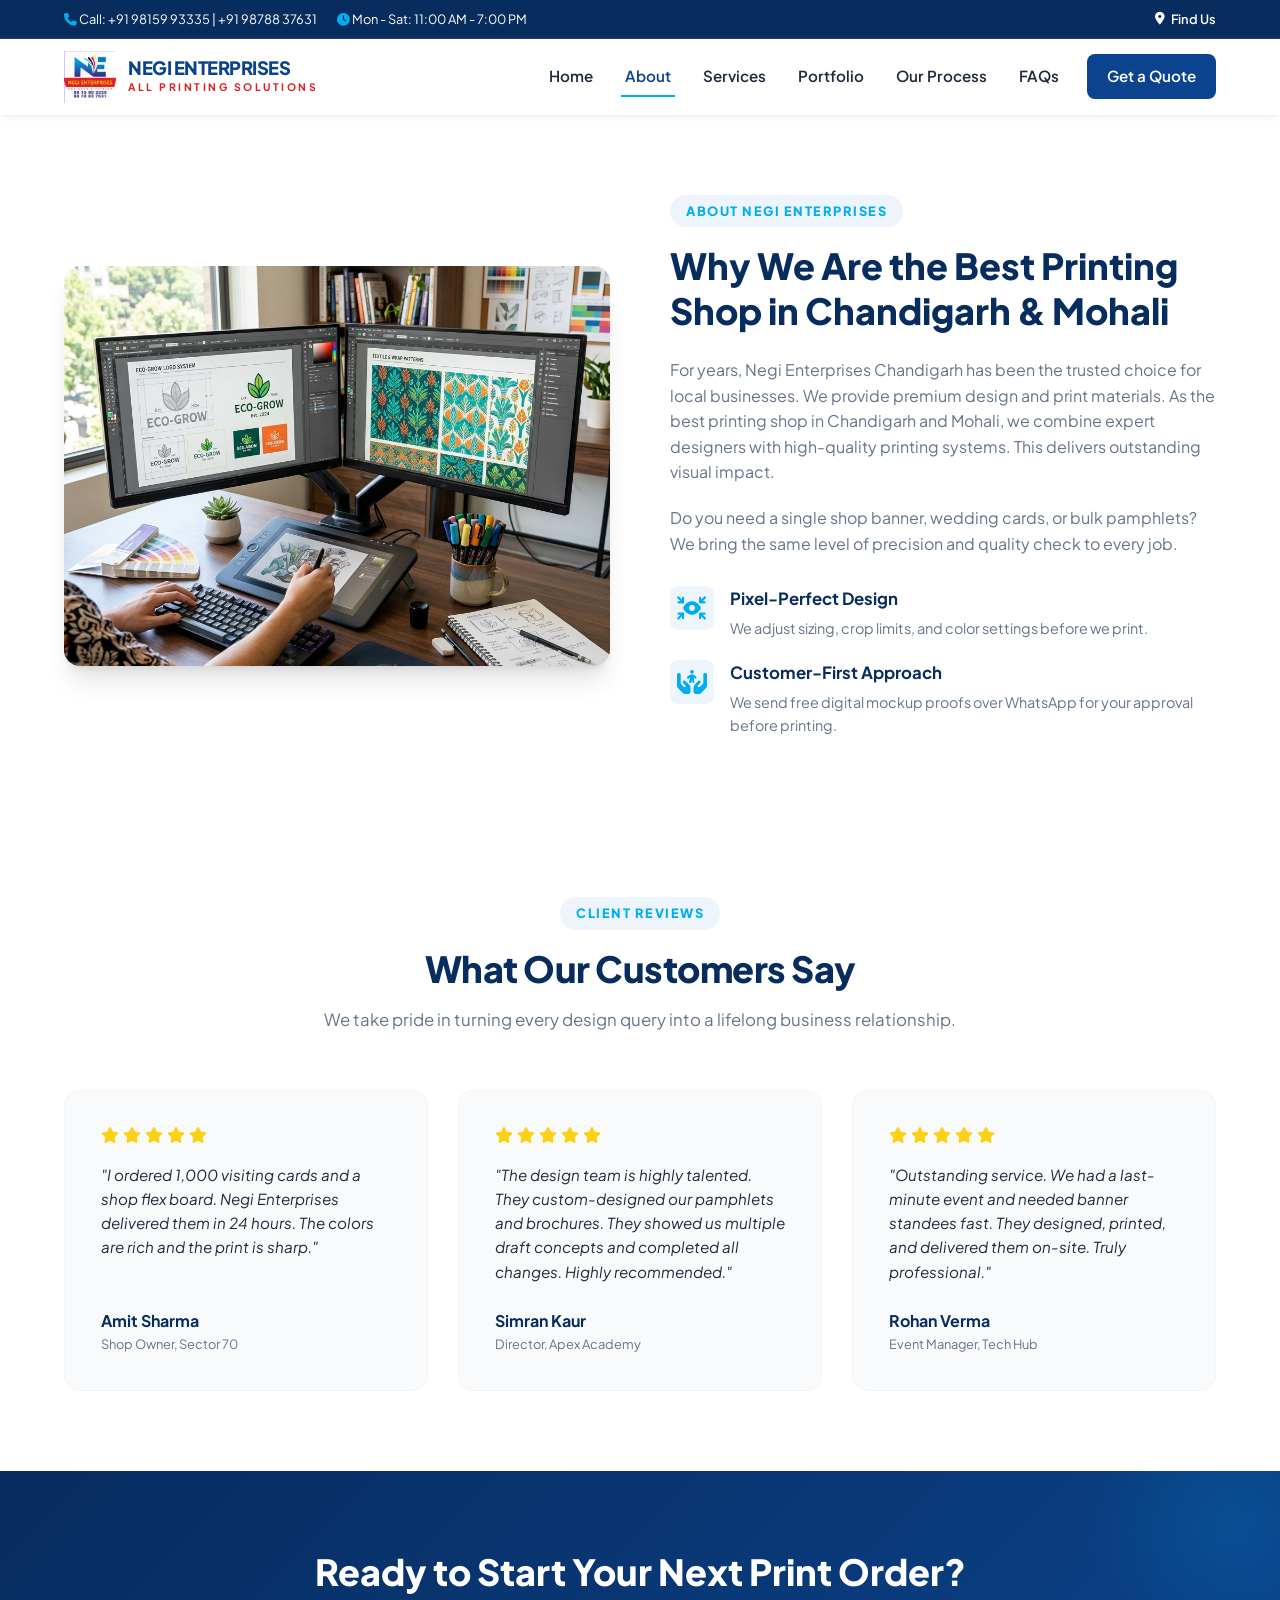
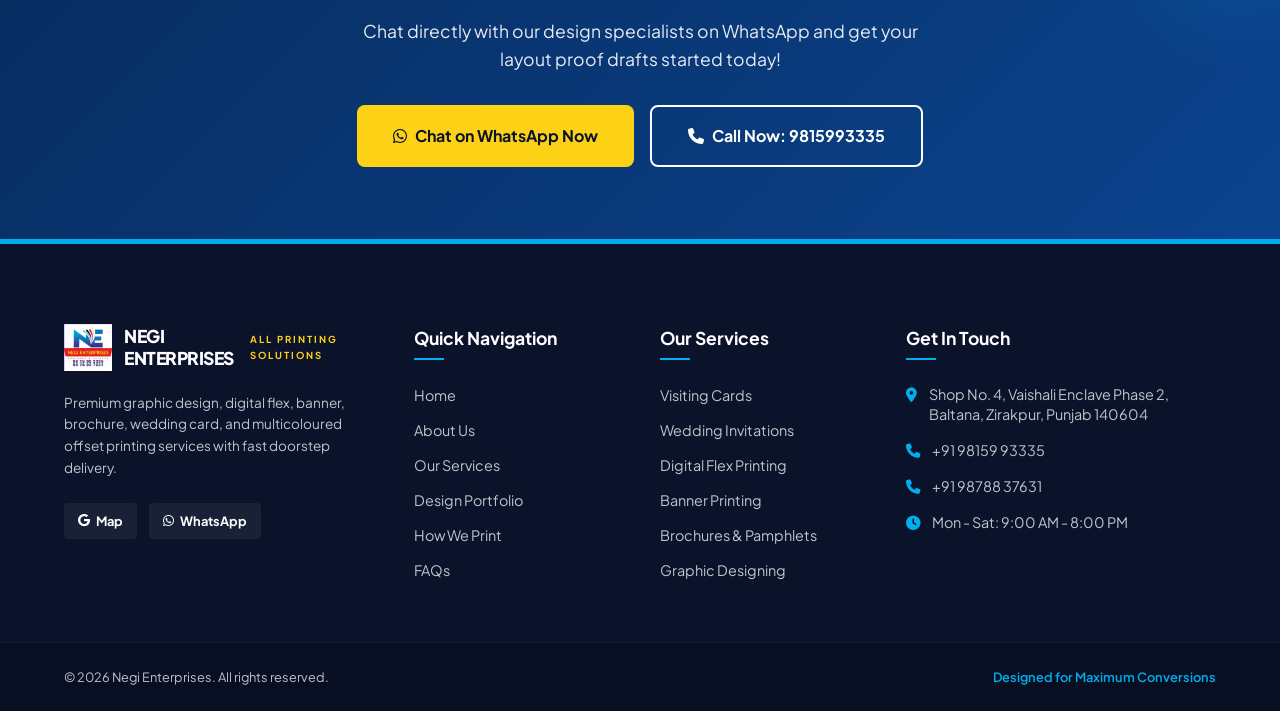
==== commit e2d852e7: "Add files via upload" ====
--- a/about.html
+++ b/about.html
@@ -1,257 +1,257 @@
-<!DOCTYPE html>
-<html lang="en">
-<head>
-    <meta charset="UTF-8">
-    <meta name="viewport" content="width=device-width, initial-scale=1.0">
-    <title>About Us | Negi Enterprises</title>
-    <link rel="icon" href="assets/logo.ico" type="image/x-icon">
-    
-    <!-- SEO Meta Tags -->
-    <meta name="description" content="Learn about Negi Enterprises, the trusted destination for premium graphic design and quality printing services in Mohali, Chandigarh, and Zirakpur.">
-    <meta name="keywords" content="about negi enterprises, printing services mohali, graphic designers chandigarh, printing shop zirakpur">
-    <meta name="author" content="Negi Enterprises">
-
-    <!-- Open Graph / Facebook -->
-    <meta property="og:type" content="website">
-    <meta property="og:title" content="About Us | Negi Enterprises">
-    <meta property="og:description" content="Learn about Negi Enterprises, the trusted destination for premium graphic design and quality printing services in Mohali, Chandigarh, and Zirakpur.">
-    <meta property="og:image" content="assets/logo.png">
-
-    <!-- Google Fonts -->
-    <link rel="preconnect" href="https://fonts.googleapis.com">
-    <link rel="preconnect" href="https://fonts.gstatic.com" crossorigin>
-    <link href="https://fonts.googleapis.com/css2?family=Plus+Jakarta+Sans:wght@300;400;500;600;700;800&display=swap" rel="stylesheet">
-    
-    <!-- Font Awesome Icons -->
-    <link rel="stylesheet" href="https://cdnjs.cloudflare.com/ajax/libs/font-awesome/6.4.0/css/all.min.css">
-    
-    <!-- Custom CSS -->
-    <link rel="stylesheet" href="index.css">
-</head>
-<body>
-
-    <!-- Top Info Bar -->
-    <div class="top-bar">
-        <div class="container top-bar-content">
-            <div class="top-info">
-                <span><i class="fa-solid fa-phone"></i> Call: <a href="tel:+919815993335">+91 98159 93335</a> | <a href="tel:+919878837631">+91 98788 37631</a></span>
-                <span><i class="fa-solid fa-clock"></i> Mon - Sat: 11:00 AM - 7:00 PM</span>
-            </div>
-            <div class="top-socials">
-                <a href="https://maps.app.goo.gl/CUWKExjAv3d88imi9" target="_blank" aria-label="Find us on Google Maps"><i class="fa-solid fa-location-dot"></i> Find Us</a>
-            </div>
-        </div>
-    </div>
-
-    <!-- Header / Navbar -->
-    <header class="header">
-        <div class="container navbar">
-            <a href="index.html" class="logo-area" aria-label="Negi Enterprises Home">
-                <img src="assets/logo.png" alt="Negi Enterprises Logo" class="logo-img">
-                <div class="logo-text">
-                    <span class="brand-name">NEGI ENTERPRISES</span>
-                    <span class="brand-tagline">ALL PRINTING SOLUTIONS</span>
-                </div>
-            </a>
-
-            <button class="menu-toggle" id="menuToggle" aria-label="Toggle Navigation Menu">
-                <i class="fa-solid fa-bars-staggered"></i>
-            </button>
-
-            <nav class="nav-links" id="navLinks">
-                <a href="index.html" class="nav-item">Home</a>
-                <a href="about.html" class="nav-item active">About</a>
-                <a href="services.html" class="nav-item">Services</a>
-                <a href="portfolio.html" class="nav-item">Portfolio</a>
-                <a href="process.html" class="nav-item">Our Process</a>
-                <a href="faqs.html" class="nav-item">FAQs</a>
-                <a href="contact.html" class="nav-item nav-cta">Get a Quote</a>
-            </nav>
-        </div>
-    </header>
-
-    <!-- Mobile Sticky Floating CTAs -->
-    <div class="mobile-sticky-ctas">
-        <a href="tel:+919815993335" class="sticky-btn sticky-call" aria-label="Call Now">
-            <i class="fa-solid fa-phone"></i> Call Now
-        </a>
-        <a href="https://wa.me/919815993335?text=Hello%20Negi%20Enterprises%2C%20I%20am%20interested%20in%20your%20printing%20and%20design%20services.%20Please%20guide%20me." target="_blank" class="sticky-btn sticky-whatsapp" aria-label="Inquire on WhatsApp">
-            <i class="fa-brands fa-whatsapp"></i> WhatsApp Now
-        </a>
-    </div>
-
-    <main>
-        <!-- About Us Section -->
-        <section id="about" class="about-section" style="padding-top: 80px;">
-            <div class="container about-grid">
-                <div class="about-visual">
-                    <img src="assets/portfolio/graphic-design.png" alt="Negi Enterprises Designing workspace setup" class="about-img">
-                </div>
-                <div class="about-content">
-                    <span class="sub-heading">About Negi Enterprises</span>
-                    <h2>Bringing Color and Precision to Mohali & Chandigarh</h2>
-                    <p>For years, Negi Enterprises has been the trusted backbone for local businesses, startups, schools, shop owners, and corporate groups seeking premium design and print materials. We combine experienced graphic design specialists with heavy-duty commercial offset, digital flex, and vinyl printer systems to deliver outstanding visual impact.</p>
-                    
-                    <p>Whether you require a single high-quality shop banner, specialized wedding cards, or bulk pamphlet printing for a wide-spread local campaign, we bring the same level of precision and quality check to every job.</p>
-                    
-                    <div class="about-features">
-                        <div class="about-feat-item">
-                            <i class="fa-solid fa-arrows-to-eye"></i>
-                            <div>
-                                <h4>Pixel-Perfect Design</h4>
-                                <p>We adjust sizing, crop limits, color profile conversion (RGB to CMYK) before printing.</p>
-                            </div>
-                        </div>
-                        <div class="about-feat-item">
-                            <i class="fa-solid fa-hands-holding-child"></i>
-                            <div>
-                                <h4>Customer-First Approach</h4>
-                                <p>Free digital mockup proofs sent over WhatsApp for client confirmation before printing.</p>
-                            </div>
-                        </div>
-                    </div>
-                </div>
-            </div>
-        </section>
-
-        <!-- Testimonials Section -->
-        <section class="testimonials-section">
-            <div class="container">
-                <div class="section-header text-center">
-                    <span class="sub-heading">Client Reviews</span>
-                    <h2>What Our Customers Say</h2>
-                    <p class="section-description">We take pride in turning every design query into a lifelong business relationship.</p>
-                </div>
-
-                <div class="testimonials-grid">
-                    <!-- Testimonial 1 -->
-                    <div class="testimonial-card">
-                        <div class="client-rating">
-                            <i class="fa-solid fa-star"></i>
-                            <i class="fa-solid fa-star"></i>
-                            <i class="fa-solid fa-star"></i>
-                            <i class="fa-solid fa-star"></i>
-                            <i class="fa-solid fa-star"></i>
-                        </div>
-                        <p class="review-text">"Ordered 1,000 visiting cards and a large front flex board for my new retail shop. Negi Enterprises delivered everything in Baltana within 24 hours. The colors are incredibly rich and the print is super sharp!"</p>
-                        <div class="client-meta">
-                            <h4>Amit Sharma</h4>
-                            <p>Shop Owner, Sector 70</p>
-                        </div>
-                    </div>
-
-                    <!-- Testimonial 2 -->
-                    <div class="testimonial-card">
-                        <div class="client-rating">
-                            <i class="fa-solid fa-star"></i>
-                            <i class="fa-solid fa-star"></i>
-                            <i class="fa-solid fa-star"></i>
-                            <i class="fa-solid fa-star"></i>
-                            <i class="fa-solid fa-star"></i>
-                        </div>
-                        <p class="review-text">"The design team is highly talented. They custom-designed our coaching institute pamphlets and marketing brochures. They showed us multiple proof concepts and accommodated all revisions patiently. Highly recommended!"</p>
-                        <div class="client-meta">
-                            <h4>Simran Kaur</h4>
-                            <p>Director, Apex Academy</p>
-                        </div>
-                    </div>
-
-                    <!-- Testimonial 3 -->
-                    <div class="testimonial-card">
-                        <div class="client-rating">
-                            <i class="fa-solid fa-star"></i>
-                            <i class="fa-solid fa-star"></i>
-                            <i class="fa-solid fa-star"></i>
-                            <i class="fa-solid fa-star"></i>
-                            <i class="fa-solid fa-star"></i>
-                        </div>
-                        <p class="review-text">"Outstanding service! We had a last-minute corporate event and needed banner standees within a few hours. They designed, printed, and hand-delivered them on-site. Truly professional!"</p>
-                        <div class="client-meta">
-                            <h4>Rohan Verma</h4>
-                            <p>Event Manager, Tech Hub</p>
-                        </div>
-                    </div>
-                </div>
-            </div>
-        </section>
-
-        <!-- Final CTA banner -->
-        <section class="final-cta-section">
-            <div class="container text-center">
-                <h2>Ready to Start Your Next Print Order?</h2>
-                <p>Chat directly with our design specialists on WhatsApp and get your layout proof drafts started today!</p>
-                <div class="cta-actions">
-                    <a href="https://wa.me/919815993335?text=Hello%20Negi%20Enterprises%2C%20I%20want%20to%20start%20a%20new%20printing%20order." target="_blank" class="btn btn-yellow btn-large">
-                        <i class="fa-brands fa-whatsapp"></i> Chat on WhatsApp Now
-                    </a>
-                    <a href="tel:+919815993335" class="btn btn-outline-white btn-large">
-                        <i class="fa-solid fa-phone"></i> Call Now: 9815993335
-                    </a>
-                </div>
-            </div>
-        </section>
-    </main>
-
-    <!-- Footer -->
-    <footer class="footer">
-        <div class="container footer-grid">
-            <div class="footer-brand-col">
-                <a href="index.html" class="logo-area">
-                    <img src="assets/logo.png" alt="Negi Enterprises Logo" class="footer-logo">
-                    <div class="footer-brand-name">NEGI ENTERPRISES</div>
-                    <div class="footer-brand-tag">ALL PRINTING SOLUTIONS</div>
-                </a>
-                <p class="footer-desc">Premium graphic design, digital flex, banner, brochure, wedding card, and multicoloured offset printing services with fast doorstep delivery.</p>
-                <div class="footer-social-links">
-                    <a href="https://maps.app.goo.gl/CUWKExjAv3d88imi9" target="_blank" aria-label="Google Maps Business Location"><i class="fa-brands fa-google"></i> Map</a>
-                    <a href="https://wa.me/919815993335" target="_blank" aria-label="WhatsApp Support Channel"><i class="fa-brands fa-whatsapp"></i> WhatsApp</a>
-                </div>
-            </div>
-
-            <div class="footer-links-col">
-                <h3>Quick Navigation</h3>
-                <ul class="footer-links">
-                    <li><a href="index.html">Home</a></li>
-                    <li><a href="about.html">About Us</a></li>
-                    <li><a href="services.html">Our Services</a></li>
-                    <li><a href="portfolio.html">Design Portfolio</a></li>
-                    <li><a href="process.html">How We Print</a></li>
-                    <li><a href="faqs.html">FAQs</a></li>
-                </ul>
-            </div>
-
-            <div class="footer-links-col">
-                <h3>Our Services</h3>
-                <ul class="footer-links">
-                    <li><a href="services.html">Visiting Cards</a></li>
-                    <li><a href="services.html">Wedding Invitations</a></li>
-                    <li><a href="services.html">Digital Flex Printing</a></li>
-                    <li><a href="services.html">Banner Printing</a></li>
-                    <li><a href="services.html">Brochures & Pamphlets</a></li>
-                    <li><a href="services.html">Graphic Designing</a></li>
-                </ul>
-            </div>
-
-            <div class="footer-contact-col">
-                <h3>Get In Touch</h3>
-                <ul class="footer-contact-info">
-                    <li><i class="fa-solid fa-location-dot"></i>Shop No. 4, Vaishali Enclave Phase 2, Baltana, Zirakpur, Punjab 140604</li>
-                    <li><i class="fa-solid fa-phone"></i> +91 98159 93335</li>
-                    <li><i class="fa-solid fa-phone"></i> +91 98788 37631</li>
-                    <li><i class="fa-solid fa-clock"></i> Mon - Sat: 9:00 AM - 8:00 PM</li>
-                </ul>
-            </div>
-        </div>
-
-        <div class="footer-bottom">
-            <div class="container footer-bottom-content">
-                <p>&copy; 2026 Negi Enterprises. All rights reserved.</p>
-                <p class="designed-by">Designed for Maximum Conversions</p>
-            </div>
-        </div>
-    </footer>
-
-    <!-- Custom JS -->
-    <script src="index.js"></script>
-</body>
-</html>
+<!DOCTYPE html>
+<html lang="en">
+<head>
+    <meta charset="UTF-8">
+    <meta name="viewport" content="width=device-width, initial-scale=1.0">
+    <title>About Us | Best Printing Shop in Chandigarh - Negi Enterprises</title>
+    <link rel="icon" href="assets/logo.ico" type="image/x-icon">
+    
+    <!-- SEO Meta Tags -->
+    <meta name="description" content="About Negi Enterprises Chandigarh: The best printing shop in Chandigarh & Mohali. We offer premium graphic design, visiting cards, flex banners & offset press.">
+    <meta name="keywords" content="best printing shop in chandigarh, Negi Enterprises Chandigarh, about negi enterprises, printing services mohali, graphic designers chandigarh, printing shop zirakpur">
+    <meta name="author" content="Negi Enterprises">
+
+    <!-- Open Graph / Facebook -->
+    <meta property="og:type" content="website">
+    <meta property="og:title" content="About Us | Best Printing Shop in Chandigarh - Negi Enterprises">
+    <meta property="og:description" content="About Negi Enterprises Chandigarh: The best printing shop in Chandigarh & Mohali. We offer premium graphic design, visiting cards, flex banners & offset press.">
+    <meta property="og:image" content="assets/logo.png">
+
+    <!-- Google Fonts -->
+    <link rel="preconnect" href="https://fonts.googleapis.com">
+    <link rel="preconnect" href="https://fonts.gstatic.com" crossorigin>
+    <link href="https://fonts.googleapis.com/css2?family=Plus+Jakarta+Sans:wght@300;400;500;600;700;800&display=swap" rel="stylesheet">
+    
+    <!-- Font Awesome Icons -->
+    <link rel="stylesheet" href="https://cdnjs.cloudflare.com/ajax/libs/font-awesome/6.4.0/css/all.min.css">
+    
+    <!-- Custom CSS -->
+    <link rel="stylesheet" href="index.css">
+</head>
+<body>
+
+    <!-- Top Info Bar -->
+    <div class="top-bar">
+        <div class="container top-bar-content">
+            <div class="top-info">
+                <span><i class="fa-solid fa-phone"></i> Call: <a href="tel:+919815993335">+91 98159 93335</a> | <a href="tel:+919878837631">+91 98788 37631</a></span>
+                <span><i class="fa-solid fa-clock"></i> Mon - Sat: 11:00 AM - 7:00 PM</span>
+            </div>
+            <div class="top-socials">
+                <a href="https://maps.app.goo.gl/CUWKExjAv3d88imi9" target="_blank" aria-label="Find us on Google Maps"><i class="fa-solid fa-location-dot"></i> Find Us</a>
+            </div>
+        </div>
+    </div>
+
+    <!-- Header / Navbar -->
+    <header class="header">
+        <div class="container navbar">
+            <a href="/" class="logo-area" aria-label="Negi Enterprises Home">
+                <img src="assets/logo.png" alt="Negi Enterprises Chandigarh Logo - Best printing shop in Chandigarh" class="logo-img">
+                <div class="logo-text">
+                    <span class="brand-name">NEGI ENTERPRISES</span>
+                    <span class="brand-tagline">ALL PRINTING SOLUTIONS</span>
+                </div>
+            </a>
+
+            <button class="menu-toggle" id="menuToggle" aria-label="Toggle Navigation Menu">
+                <i class="fa-solid fa-bars-staggered"></i>
+            </button>
+
+            <nav class="nav-links" id="navLinks">
+                <a href="/" class="nav-item">Home</a>
+                <a href="/about" class="nav-item active">About</a>
+                <a href="/services" class="nav-item">Services</a>
+                <a href="/portfolio" class="nav-item">Portfolio</a>
+                <a href="/process" class="nav-item">Our Process</a>
+                <a href="/faqs" class="nav-item">FAQs</a>
+                <a href="/contact" class="nav-item nav-cta">Get a Quote</a>
+            </nav>
+        </div>
+    </header>
+
+    <!-- Mobile Sticky Floating CTAs -->
+    <div class="mobile-sticky-ctas">
+        <a href="tel:+919815993335" class="sticky-btn sticky-call" aria-label="Call Now">
+            <i class="fa-solid fa-phone"></i> Call Now
+        </a>
+        <a href="https://wa.me/919815993335?text=Hello%20Negi%20Enterprises%2C%20I%20am%20interested%20in%20your%20printing%20and%20design%20services.%20Please%20guide%20me." target="_blank" class="sticky-btn sticky-whatsapp" aria-label="Inquire on WhatsApp">
+            <i class="fa-brands fa-whatsapp"></i> WhatsApp Now
+        </a>
+    </div>
+
+    <main>
+        <!-- About Us Section -->
+        <section id="about" class="about-section" style="padding-top: 80px;">
+            <div class="container about-grid">
+                <div class="about-visual">
+                    <img src="assets/portfolio/graphic-design.png" alt="Graphic designing workspace setup at Negi Enterprises Chandigarh - best printing shop in Chandigarh" class="about-img">
+                </div>
+                <div class="about-content">
+                    <span class="sub-heading">About Negi Enterprises</span>
+                    <h1>Why We Are the Best Printing Shop in Chandigarh & Mohali</h1>
+                    <p>For years, Negi Enterprises Chandigarh has been the trusted choice for local businesses. We provide premium design and print materials. As the best printing shop in Chandigarh and Mohali, we combine expert designers with high-quality printing systems. This delivers outstanding visual impact.</p>
+                    
+                    <p>Do you need a single shop banner, wedding cards, or bulk pamphlets? We bring the same level of precision and quality check to every job.</p>
+                    
+                    <div class="about-features">
+                        <div class="about-feat-item">
+                            <i class="fa-solid fa-arrows-to-eye"></i>
+                            <div>
+                                <h4>Pixel-Perfect Design</h4>
+                                <p>We adjust sizing, crop limits, and color settings before we print.</p>
+                            </div>
+                        </div>
+                        <div class="about-feat-item">
+                            <i class="fa-solid fa-hands-holding-child"></i>
+                            <div>
+                                <h4>Customer-First Approach</h4>
+                                <p>We send free digital mockup proofs over WhatsApp for your approval before printing.</p>
+                            </div>
+                        </div>
+                    </div>
+                </div>
+            </div>
+        </section>
+
+        <!-- Testimonials Section -->
+        <section class="testimonials-section">
+            <div class="container">
+                <div class="section-header text-center">
+                    <span class="sub-heading">Client Reviews</span>
+                    <h2>What Our Customers Say</h2>
+                    <p class="section-description">We take pride in turning every design query into a lifelong business relationship.</p>
+                </div>
+
+                <div class="testimonials-grid">
+                    <!-- Testimonial 1 -->
+                    <div class="testimonial-card">
+                        <div class="client-rating">
+                            <i class="fa-solid fa-star"></i>
+                            <i class="fa-solid fa-star"></i>
+                            <i class="fa-solid fa-star"></i>
+                            <i class="fa-solid fa-star"></i>
+                            <i class="fa-solid fa-star"></i>
+                        </div>
+                        <p class="review-text">"I ordered 1,000 visiting cards and a shop flex board. Negi Enterprises delivered them in 24 hours. The colors are rich and the print is sharp."</p>
+                        <div class="client-meta">
+                            <h4>Amit Sharma</h4>
+                            <p>Shop Owner, Sector 70</p>
+                        </div>
+                    </div>
+
+                    <!-- Testimonial 2 -->
+                    <div class="testimonial-card">
+                        <div class="client-rating">
+                            <i class="fa-solid fa-star"></i>
+                            <i class="fa-solid fa-star"></i>
+                            <i class="fa-solid fa-star"></i>
+                            <i class="fa-solid fa-star"></i>
+                            <i class="fa-solid fa-star"></i>
+                        </div>
+                        <p class="review-text">"The design team is highly talented. They custom-designed our pamphlets and brochures. They showed us multiple draft concepts and completed all changes. Highly recommended."</p>
+                        <div class="client-meta">
+                            <h4>Simran Kaur</h4>
+                            <p>Director, Apex Academy</p>
+                        </div>
+                    </div>
+
+                    <!-- Testimonial 3 -->
+                    <div class="testimonial-card">
+                        <div class="client-rating">
+                            <i class="fa-solid fa-star"></i>
+                            <i class="fa-solid fa-star"></i>
+                            <i class="fa-solid fa-star"></i>
+                            <i class="fa-solid fa-star"></i>
+                            <i class="fa-solid fa-star"></i>
+                        </div>
+                        <p class="review-text">"Outstanding service. We had a last-minute event and needed banner standees fast. They designed, printed, and delivered them on-site. Truly professional."</p>
+                        <div class="client-meta">
+                            <h4>Rohan Verma</h4>
+                            <p>Event Manager, Tech Hub</p>
+                        </div>
+                    </div>
+                </div>
+            </div>
+        </section>
+
+        <!-- Final CTA banner -->
+        <section class="final-cta-section">
+            <div class="container text-center">
+                <h2>Ready to Start Your Next Print Order?</h2>
+                <p>Chat directly with our design specialists on WhatsApp and get your layout proof drafts started today!</p>
+                <div class="cta-actions">
+                    <a href="https://wa.me/919815993335?text=Hello%20Negi%20Enterprises%2C%20I%20want%20to%20start%20a%20new%20printing%20order." target="_blank" class="btn btn-yellow btn-large">
+                        <i class="fa-brands fa-whatsapp"></i> Chat on WhatsApp Now
+                    </a>
+                    <a href="tel:+919815993335" class="btn btn-outline-white btn-large">
+                        <i class="fa-solid fa-phone"></i> Call Now: 9815993335
+                    </a>
+                </div>
+            </div>
+        </section>
+    </main>
+
+    <!-- Footer -->
+    <footer class="footer">
+        <div class="container footer-grid">
+            <div class="footer-brand-col">
+                <a href="/" class="logo-area">
+                    <img src="assets/logo.png" alt="Negi Enterprises Chandigarh Footer Logo - Best printing shop in Chandigarh" class="footer-logo">
+                    <div class="footer-brand-name">NEGI ENTERPRISES</div>
+                    <div class="footer-brand-tag">ALL PRINTING SOLUTIONS</div>
+                </a>
+                <p class="footer-desc">Premium graphic design, digital flex, banner, brochure, wedding card, and multicoloured offset printing services with fast doorstep delivery.</p>
+                <div class="footer-social-links">
+                    <a href="https://maps.app.goo.gl/CUWKExjAv3d88imi9" target="_blank" aria-label="Google Maps Business Location"><i class="fa-brands fa-google"></i> Map</a>
+                    <a href="https://wa.me/919815993335" target="_blank" aria-label="WhatsApp Support Channel"><i class="fa-brands fa-whatsapp"></i> WhatsApp</a>
+                </div>
+            </div>
+
+            <div class="footer-links-col">
+                <h3>Quick Navigation</h3>
+                <ul class="footer-links">
+                    <li><a href="/">Home</a></li>
+                    <li><a href="/about">About Us</a></li>
+                    <li><a href="/services">Our Services</a></li>
+                    <li><a href="/portfolio">Design Portfolio</a></li>
+                    <li><a href="/process">How We Print</a></li>
+                    <li><a href="/faqs">FAQs</a></li>
+                </ul>
+            </div>
+
+            <div class="footer-links-col">
+                <h3>Our Services</h3>
+                <ul class="footer-links">
+                    <li><a href="/services">Visiting Cards</a></li>
+                    <li><a href="/services">Wedding Invitations</a></li>
+                    <li><a href="/services">Digital Flex Printing</a></li>
+                    <li><a href="/services">Banner Printing</a></li>
+                    <li><a href="/services">Brochures & Pamphlets</a></li>
+                    <li><a href="/services">Graphic Designing</a></li>
+                </ul>
+            </div>
+
+            <div class="footer-contact-col">
+                <h3>Get In Touch</h3>
+                <ul class="footer-contact-info">
+                    <li><i class="fa-solid fa-location-dot"></i>Shop No. 4, Vaishali Enclave Phase 2, Baltana, Zirakpur, Punjab 140604</li>
+                    <li><i class="fa-solid fa-phone"></i> +91 98159 93335</li>
+                    <li><i class="fa-solid fa-phone"></i> +91 98788 37631</li>
+                    <li><i class="fa-solid fa-clock"></i> Mon - Sat: 9:00 AM - 8:00 PM</li>
+                </ul>
+            </div>
+        </div>
+
+        <div class="footer-bottom">
+            <div class="container footer-bottom-content">
+                <p>&copy; 2026 Negi Enterprises. All rights reserved.</p>
+                <p class="designed-by">Designed for Maximum Conversions</p>
+            </div>
+        </div>
+    </footer>
+
+    <!-- Custom JS -->
+    <script src="index.js"></script>
+</body>
+</html>
--- a/index.css
+++ b/index.css
@@ -328,6 +328,7 @@
     margin-bottom: 16px;
 }
 
+.section-header h1,
 .section-header h2 {
     font-size: 2.25rem;
     font-weight: 800;
@@ -698,6 +699,7 @@
     object-fit: cover;
 }
 
+.about-content h1,
 .about-content h2 {
     font-size: 2.25rem;
     font-weight: 800;
@@ -1055,6 +1057,7 @@
     align-items: start;
 }
 
+.contact-info-panel h1,
 .contact-info-panel h2 {
     font-size: 2.25rem;
     font-weight: 800;
@@ -1686,6 +1689,7 @@
         margin-bottom: 36px;
     }
     
+    .section-header h1,
     .section-header h2 {
         font-size: 1.75rem;
     }
@@ -1875,6 +1879,7 @@
         width: 40px;
     }
 
+    .section-header h1,
     .section-header h2 {
         font-size: 1.5rem;
     }
